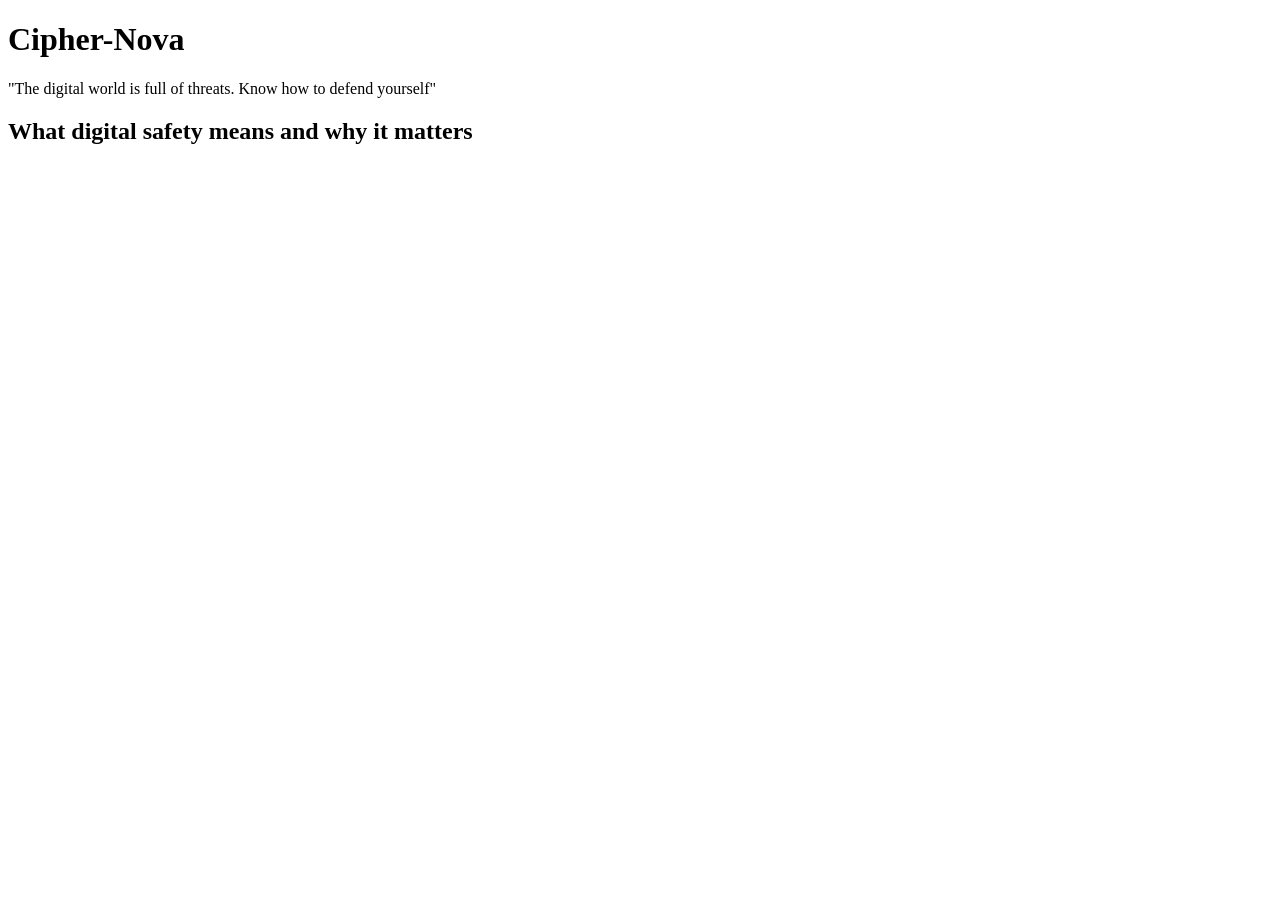
==== index.html @ faa9e60c "add initial HTML structure for the home page" ====
<!doctype html>
<html lang="en">
  <head>
    <meta charset="UTF-8" />
    <meta name="viewport" content="width=device-width, initial-scale=1.0" />
    <title>Home Page</title>
  </head>
  <body>
    <header>
      <nav>
        <a href=""></a><a href=""></a><a href=""></a><a href=""></a
        ><a href=""></a><a href=""></a>
      </nav>

      <h1>Cipher-Nova</h1>

      <p class="headline">
        "The digital world is full of threats. Know how to defend yourself"
      </p>
    </header>
    <main>
      <section class="intro">
        <h2>What digital safety means and why it matters</h2>
      </section>
      <section class="featured"></section>
      <section class="benefits"></section>
    </main>
    <footer></footer>
  </body>
</html>
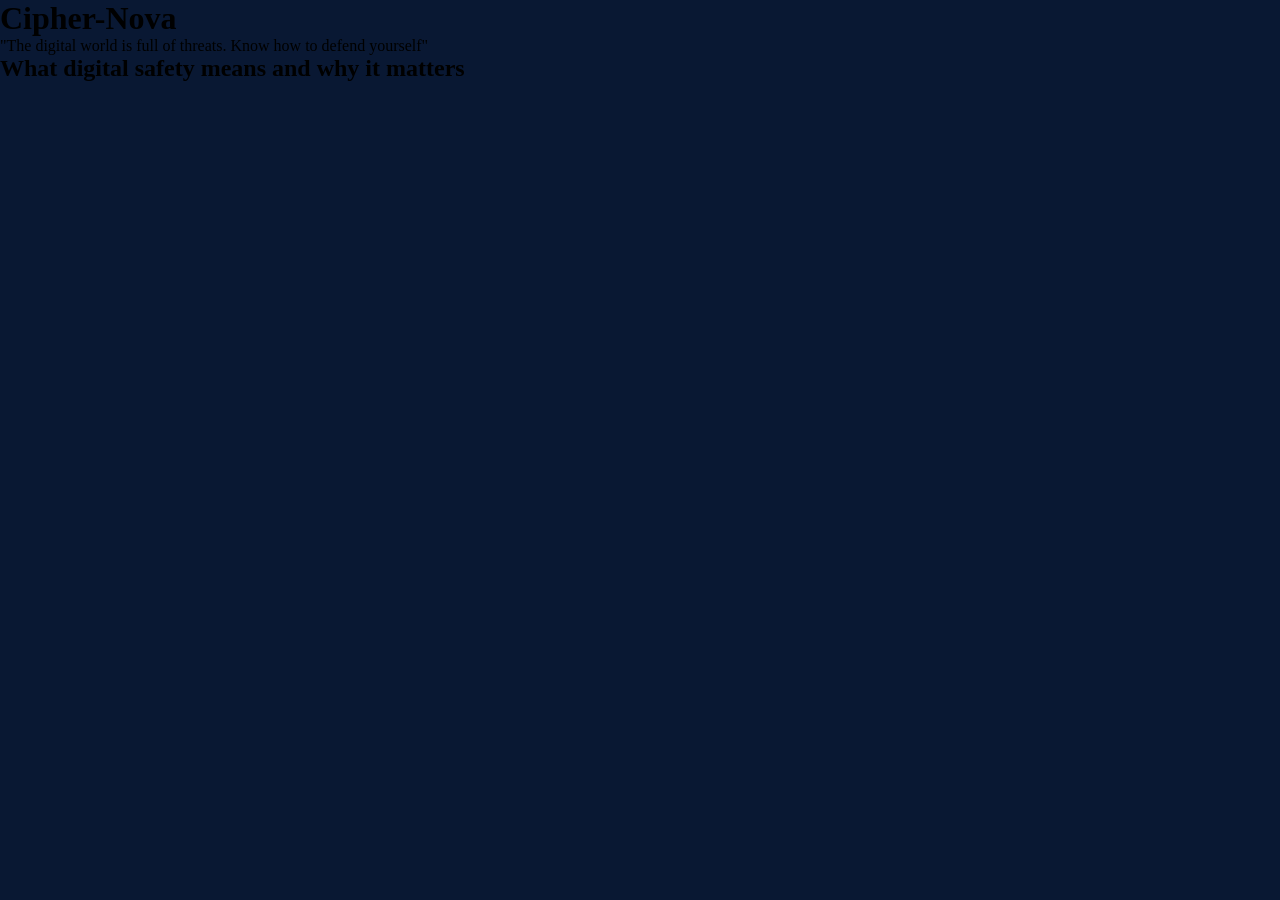
==== commit fe74f32b: "added basic css" ====
--- a/index.html
+++ b/index.html
@@ -3,6 +3,7 @@
   <head>
     <meta charset="UTF-8" />
     <meta name="viewport" content="width=device-width, initial-scale=1.0" />
+    <link rel="stylesheet" href="css/global.css">
     <title>Home Page</title>
   </head>
   <body>
@@ -23,7 +24,7 @@
         <h2>What digital safety means and why it matters</h2>
       </section>
       <section class="featured"></section>
-      <section class="benefits"></section>
+      <section class="purpose"></section>
     </main>
     <footer></footer>
   </body>
--- a/css/global.css
+++ b/css/global.css
@@ -0,0 +1,21 @@
+/* Global Reset, resets all margins and styles */
+* {
+  margin: 0;
+  padding: 0;
+  box-sizing: border-box;
+}
+
+:root {
+  /* colors */
+  --bg-dark: #091833;
+  --neon-cyan: #00fff0;
+  --neon-pink: #ff2e9f;
+
+  /* fonts styles */
+
+  --Font: "Orbitron", sans-serif;
+}
+
+body {
+  background: var(--bg-dark);
+}
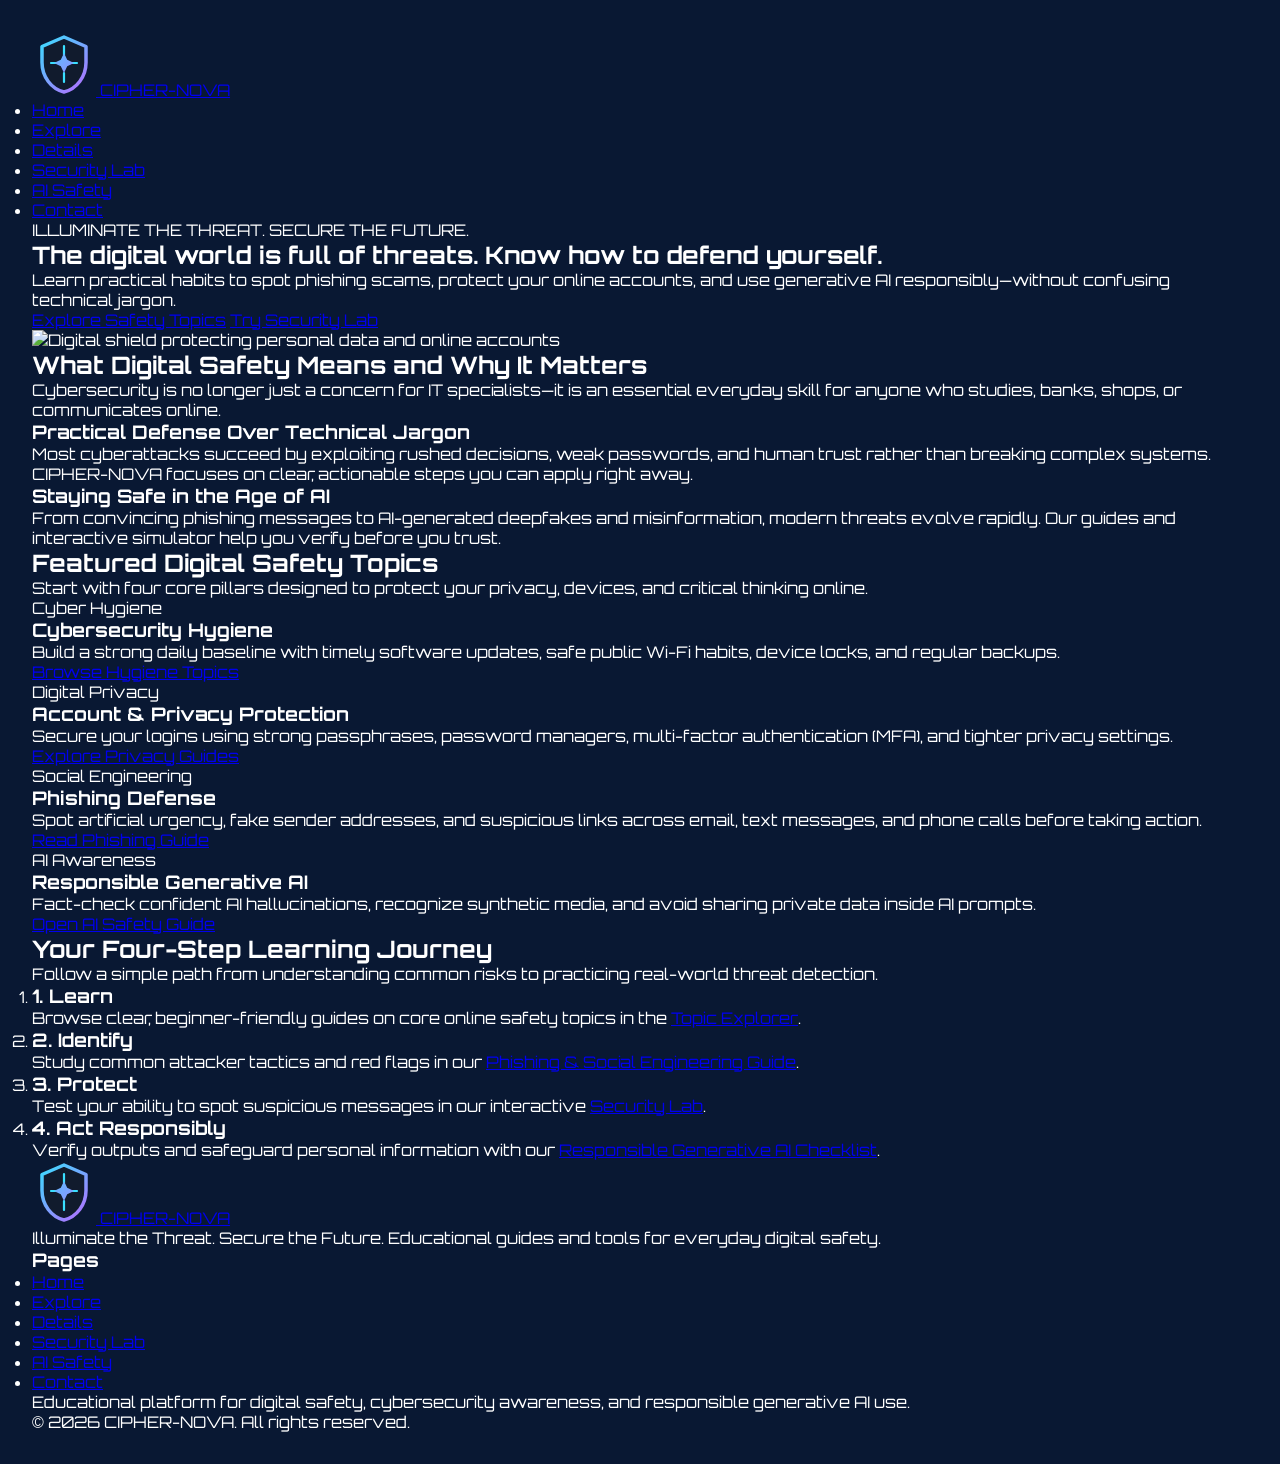
==== commit 647fccfe: "feat: refactored and assembled the first four html files and applied some base styles" ====
--- a/index.html
+++ b/index.html
@@ -3,29 +3,209 @@
   <head>
     <meta charset="UTF-8" />
     <meta name="viewport" content="width=device-width, initial-scale=1.0" />
-    <link rel="stylesheet" href="css/global.css">
-    <title>Home Page</title>
+    <meta
+      name="description"
+      content="CIPHER-NOVA is a digital safety and cybersecurity awareness platform with practical guides, a phishing detection simulator, and responsible generative AI resources."
+    />
+    <link rel="stylesheet" href="css/global.css" />
+    <title>CIPHER-NOVA | Digital Safety &amp; Cybersecurity Awareness</title>
   </head>
   <body>
     <header>
-      <nav>
-        <a href=""></a><a href=""></a><a href=""></a><a href=""></a
-        ><a href=""></a><a href=""></a>
+      <a href="index.html" aria-label="CIPHER-NOVA Home">
+        <img
+          src="assets/icons/cipher-nova-logo.svg"
+          alt="CIPHER-NOVA Shield Logo"
+        />
+        <span>CIPHER-NOVA</span>
+      </a>
+
+      <nav aria-label="Primary Navigation">
+        <ul>
+          <li><a href="index.html" aria-current="page">Home</a></li>
+          <li><a href="explore.html">Explore</a></li>
+          <li><a href="details.html">Details</a></li>
+          <li><a href="security-lab.html">Security Lab</a></li>
+          <li><a href="ai-safety.html">AI Safety</a></li>
+          <li><a href="contact.html">Contact</a></li>
+        </ul>
       </nav>
-
-      <h1>Cipher-Nova</h1>
-
-      <p class="headline">
-        "The digital world is full of threats. Know how to defend yourself"
-      </p>
     </header>
+
     <main>
+      <section class="hero">
+        <p>ILLUMINATE THE THREAT. SECURE THE FUTURE.</p>
+        <h1>
+          The digital world is full of threats. Know how to defend yourself.
+        </h1>
+        <p>
+          Learn practical habits to spot phishing scams, protect your online
+          accounts, and use generative AI responsibly—without confusing
+          technical jargon.
+        </p>
+        <div>
+          <a href="explore.html">Explore Safety Topics</a>
+          <a href="security-lab.html">Try Security Lab</a>
+        </div>
+        <img
+          src="assets/images/hero-cybersecurity.webp"
+          alt="Digital shield protecting personal data and online accounts"
+          width="600"
+          height="450"
+        />
+      </section>
+
       <section class="intro">
-        <h2>What digital safety means and why it matters</h2>
-      </section>
-      <section class="featured"></section>
-      <section class="purpose"></section>
+        <h2>What Digital Safety Means and Why It Matters</h2>
+        <p>
+          Cybersecurity is no longer just a concern for IT specialists—it is an
+          essential everyday skill for anyone who studies, banks, shops, or
+          communicates online.
+        </p>
+
+        <article>
+          <h3>Practical Defense Over Technical Jargon</h3>
+          <p>
+            Most cyberattacks succeed by exploiting rushed decisions, weak
+            passwords, and human trust rather than breaking complex systems.
+            CIPHER-NOVA focuses on clear, actionable steps you can apply right
+            away.
+          </p>
+        </article>
+
+        <article>
+          <h3>Staying Safe in the Age of AI</h3>
+          <p>
+            From convincing phishing messages to AI-generated deepfakes and
+            misinformation, modern threats evolve rapidly. Our guides and
+            interactive simulator help you verify before you trust.
+          </p>
+        </article>
+      </section>
+
+      <section class="featured">
+        <h2>Featured Digital Safety Topics</h2>
+        <p>
+          Start with four core pillars designed to protect your privacy,
+          devices, and critical thinking online.
+        </p>
+
+        <article>
+          <span>Cyber Hygiene</span>
+          <h3>Cybersecurity Hygiene</h3>
+          <p>
+            Build a strong daily baseline with timely software updates, safe
+            public Wi-Fi habits, device locks, and regular backups.
+          </p>
+          <a href="explore.html">Browse Hygiene Topics</a>
+        </article>
+
+        <article>
+          <span>Digital Privacy</span>
+          <h3>Account &amp; Privacy Protection</h3>
+          <p>
+            Secure your logins using strong passphrases, password managers,
+            multi-factor authentication (MFA), and tighter privacy settings.
+          </p>
+          <a href="explore.html">Explore Privacy Guides</a>
+        </article>
+
+        <article>
+          <span>Social Engineering</span>
+          <h3>Phishing Defense</h3>
+          <p>
+            Spot artificial urgency, fake sender addresses, and suspicious links
+            across email, text messages, and phone calls before taking action.
+          </p>
+          <a href="details.html">Read Phishing Guide</a>
+        </article>
+
+        <article>
+          <span>AI Awareness</span>
+          <h3>Responsible Generative AI</h3>
+          <p>
+            Fact-check confident AI hallucinations, recognize synthetic media,
+            and avoid sharing private data inside AI prompts.
+          </p>
+          <a href="ai-safety.html">Open AI Safety Guide</a>
+        </article>
+      </section>
+
+      <section class="purpose">
+        <h2>Your Four-Step Learning Journey</h2>
+        <p>
+          Follow a simple path from understanding common risks to practicing
+          real-world threat detection.
+        </p>
+
+        <ol>
+          <li>
+            <h3>1. Learn</h3>
+            <p>
+              Browse clear, beginner-friendly guides on core online safety
+              topics in the <a href="explore.html">Topic Explorer</a>.
+            </p>
+          </li>
+          <li>
+            <h3>2. Identify</h3>
+            <p>
+              Study common attacker tactics and red flags in our
+              <a href="details.html">Phishing &amp; Social Engineering Guide</a
+              >.
+            </p>
+          </li>
+          <li>
+            <h3>3. Protect</h3>
+            <p>
+              Test your ability to spot suspicious messages in our interactive
+              <a href="security-lab.html">Security Lab</a>.
+            </p>
+          </li>
+          <li>
+            <h3>4. Act Responsibly</h3>
+            <p>
+              Verify outputs and safeguard personal information with our
+              <a href="ai-safety.html">Responsible Generative AI Checklist</a>.
+            </p>
+          </li>
+        </ol>
+      </section>
     </main>
-    <footer></footer>
+
+    <footer>
+      <div>
+        <a href="index.html">
+          <img
+            src="assets/icons/cipher-nova-logo.svg"
+            alt="CIPHER-NOVA Shield Logo"
+          />
+          <span>CIPHER-NOVA</span>
+        </a>
+        <p>
+          Illuminate the Threat. Secure the Future. Educational guides and tools
+          for everyday digital safety.
+        </p>
+      </div>
+
+      <nav aria-label="Footer Navigation">
+        <h3>Pages</h3>
+        <ul>
+          <li><a href="index.html">Home</a></li>
+          <li><a href="explore.html">Explore</a></li>
+          <li><a href="details.html">Details</a></li>
+          <li><a href="security-lab.html">Security Lab</a></li>
+          <li><a href="ai-safety.html">AI Safety</a></li>
+          <li><a href="contact.html">Contact</a></li>
+        </ul>
+      </nav>
+
+      <div>
+        <p>
+          Educational platform for digital safety, cybersecurity awareness, and
+          responsible generative AI use.
+        </p>
+        <p>&copy; 2026 CIPHER-NOVA. All rights reserved.</p>
+      </div>
+    </footer>
   </body>
 </html>
--- a/css/global.css
+++ b/css/global.css
@@ -1,3 +1,5 @@
+@import url("https://fonts.googleapis.com/css2?family=Orbitron:wght@400..900&display=swap");
+
 /* Global Reset, resets all margins and styles */
 * {
   margin: 0;
@@ -11,11 +13,20 @@
   --neon-cyan: #00fff0;
   --neon-pink: #ff2e9f;
 
+  /* sizes */
+
+  --base: 2rem;
+  --small: 1rem;
+
   /* fonts styles */
 
-  --Font: "Orbitron", sans-serif;
+  --font-base: "Orbitron", sans-serif;
 }
 
 body {
+  margin: var(--base);
   background: var(--bg-dark);
+  font-family: var(--font-base);
+  color: white;
+  min-height: 100vh;
 }
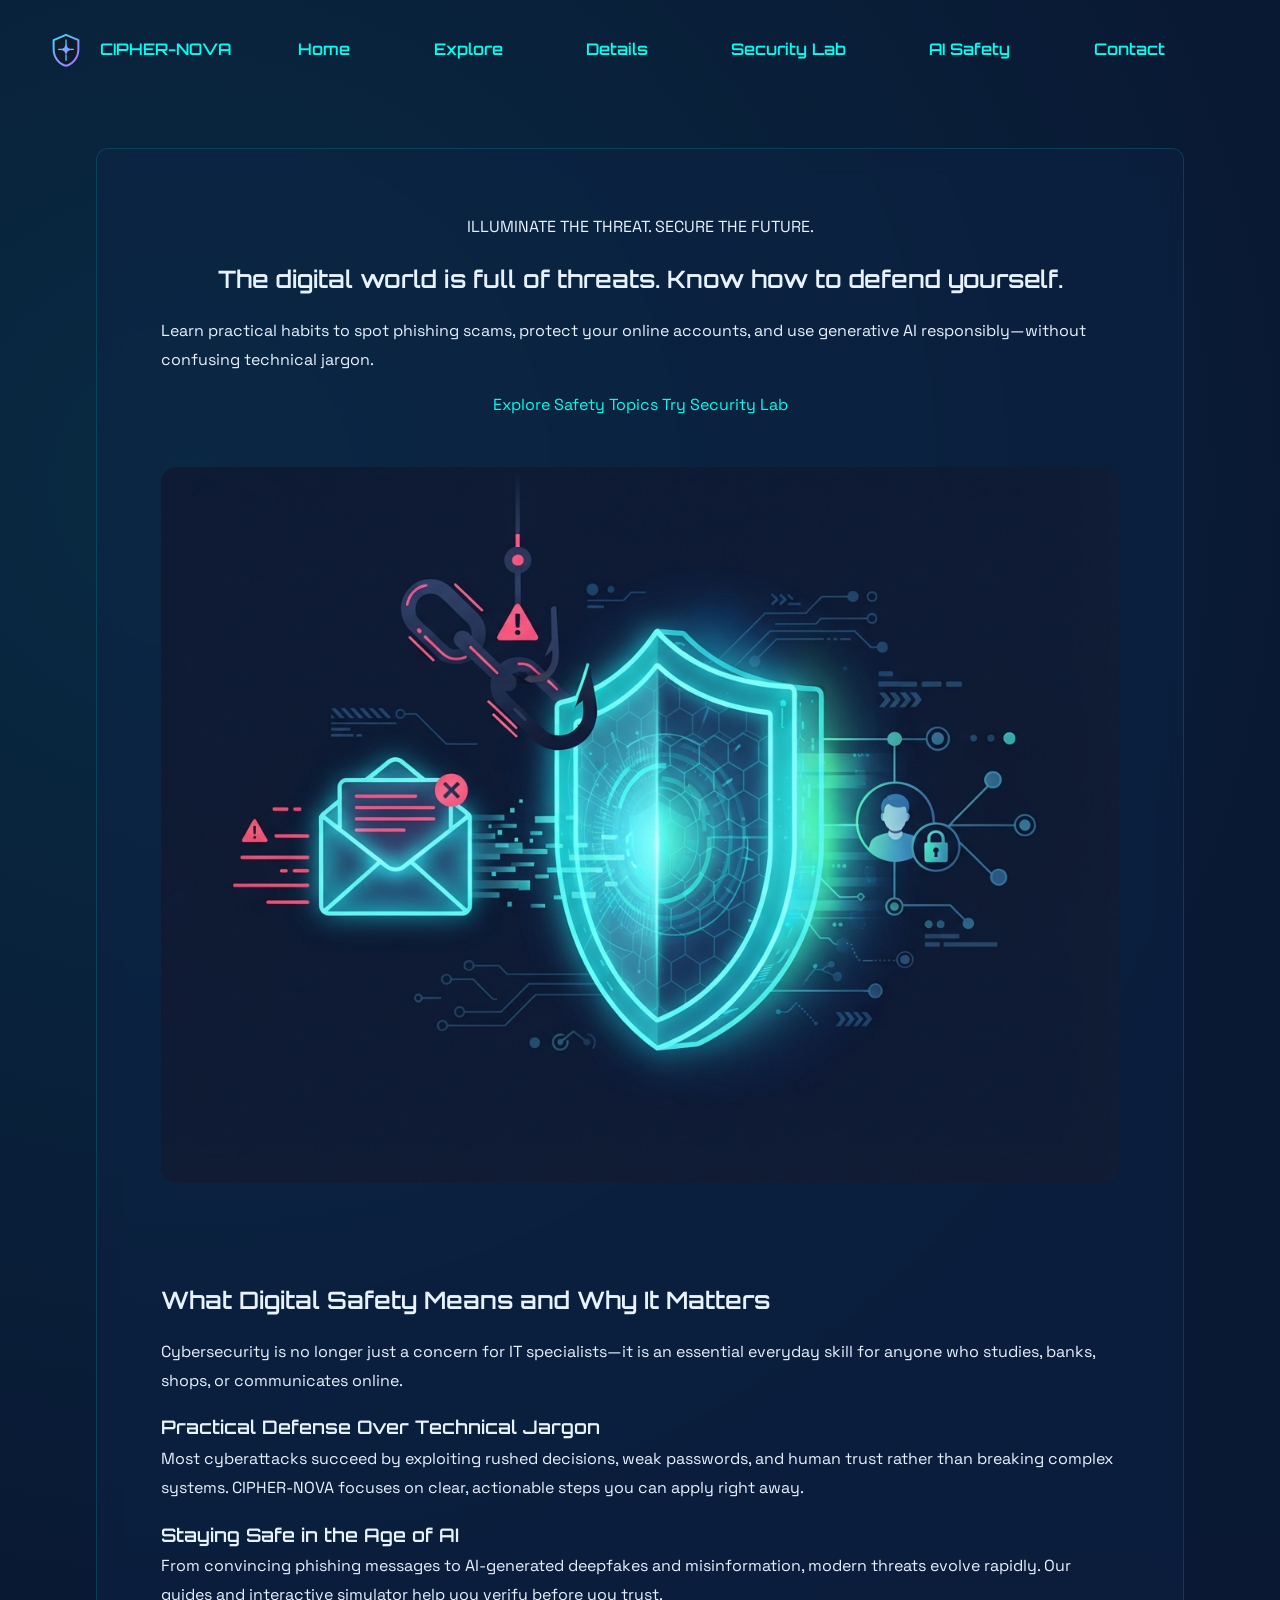
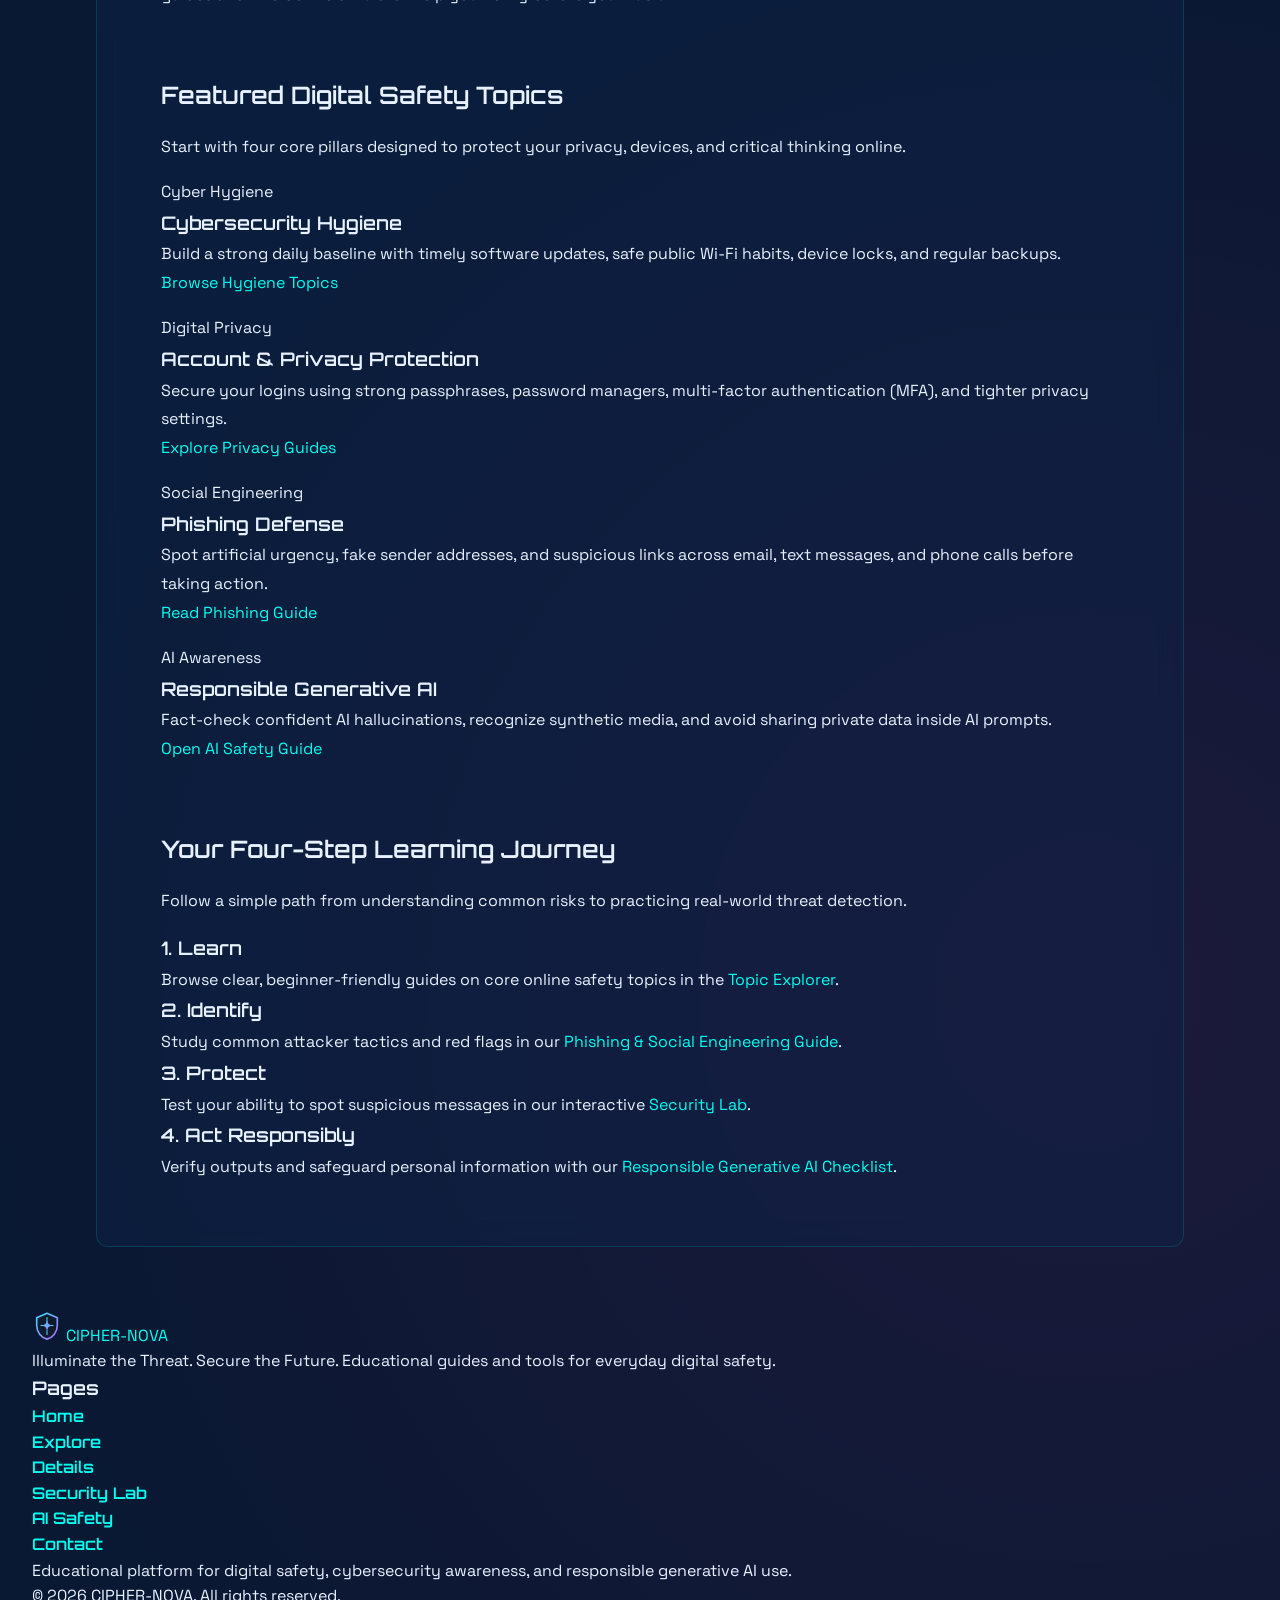
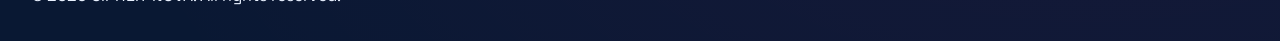
==== commit 1abe4267: "feat: base styling done, used a cyberpunk glassmorphic theme" ====
--- a/index.html
+++ b/index.html
@@ -8,14 +8,17 @@
       content="CIPHER-NOVA is a digital safety and cybersecurity awareness platform with practical guides, a phishing detection simulator, and responsible generative AI resources."
     />
     <link rel="stylesheet" href="css/global.css" />
+    <link rel="stylesheet" href="css/components.css" />
     <title>CIPHER-NOVA | Digital Safety &amp; Cybersecurity Awareness</title>
   </head>
   <body>
-    <header>
-      <a href="index.html" aria-label="CIPHER-NOVA Home">
+    <header class="navbar">
+      <a href="index.html" aria-label="CIPHER-NOVA Home" class="logo">
         <img
           src="assets/icons/cipher-nova-logo.svg"
           alt="CIPHER-NOVA Shield Logo"
+          width="36"
+          height="36"
         />
         <span>CIPHER-NOVA</span>
       </a>
@@ -48,7 +51,7 @@
           <a href="security-lab.html">Try Security Lab</a>
         </div>
         <img
-          src="assets/images/hero-cybersecurity.webp"
+          src="assets/images/hero-secure.jpeg"
           alt="Digital shield protecting personal data and online accounts"
           width="600"
           height="450"
@@ -178,6 +181,8 @@
           <img
             src="assets/icons/cipher-nova-logo.svg"
             alt="CIPHER-NOVA Shield Logo"
+            width="30"
+            height="30"
           />
           <span>CIPHER-NOVA</span>
         </a>
--- a/css/global.css
+++ b/css/global.css
@@ -1,6 +1,6 @@
-@import url("https://fonts.googleapis.com/css2?family=Orbitron:wght@400..900&display=swap");
+@import url("https://fonts.googleapis.com/css2?family=Orbitron:wght@400..900&family=Space+Grotesk:wght@300..700&display=swap");
 
-/* Global Reset, resets all margins and styles */
+/* Global Reset */
 * {
   margin: 0;
   padding: 0;
@@ -10,23 +10,92 @@
 :root {
   /* colors */
   --bg-dark: #091833;
+  --bg-darkblue: #0f2447;
+  --bg-glass: rgba(15, 36, 71, 0.45);
   --neon-cyan: #00fff0;
   --neon-pink: #ff2e9f;
+  --neon-purple: #b829ff;
+  --neon-yellow: #fcee0a;
+  --text-base: #e8f1ff;
+  --text-gray: #8ea8cc;
+
+  /* borders */
+  --border-light: rgba(0, 255, 240, 0.14);
+  --glow-cyan: 0 0 12px rgba(0, 255, 240, 0.45);
+  --glow-pink: 0 0 12px rgba(255, 46, 159, 0.45);
 
   /* sizes */
+  --small: 1rem;
+  --base: 2rem;
+  --large: 4rem;
 
-  --base: 2rem;
-  --small: 1rem;
-
-  /* fonts styles */
-
-  --font-base: "Orbitron", sans-serif;
+  /* fonts */
+  --font-highlights: "Orbitron", sans-serif;
+  --font-base: "Space Grotesk", sans-serif;
+  --font-regular: 400;
+  --font-bold: 600;
 }
 
 body {
-  margin: var(--base);
-  background: var(--bg-dark);
+  min-height: 100vh;
+  padding: var(--base);
+  background:
+    radial-gradient(
+      circle at 15% 15%,
+      rgba(0, 255, 240, 0.08),
+      transparent 40%
+    ),
+    radial-gradient(
+      circle at 85% 80%,
+      rgba(255, 46, 159, 0.08),
+      transparent 40%
+    ),
+    var(--bg-dark);
+  color: var(--text-base);
   font-family: var(--font-base);
-  color: white;
-  min-height: 100vh;
+  font-weight: var(--font-regular);
+  line-height: 1.6;
 }
+
+h1,
+h2,
+h3,
+nav,
+.logo {
+  font-family: var(--font-highlights);
+  font-weight: var(--font-bold);
+}
+
+main {
+  padding: var(--base);
+  margin: var(--large);
+  background-color: var(--bg-glass);
+  backdrop-filter: blur(12px);
+  border: 1px solid var(--border-light);
+  border-radius: 12px;
+  line-height: 1.8;
+}
+
+section {
+  display: flex;
+  flex-direction: column;
+  gap: var(--small);
+  padding: var(--base);
+}
+
+ol,ul{
+  list-style-type: none;
+}
+
+a {
+  color: var(--neon-cyan);
+  text-decoration: none;
+  transition:
+    color 0.3s ease,
+    text-shadow 0.3s ease;
+}
+
+a:hover {
+  color: var(--neon-pink);
+  text-shadow: var(--glow-pink);
+}
--- a/css/components.css
+++ b/css/components.css
@@ -0,0 +1,60 @@
+/* people these are the component classes, just type their names in the class prperties of html elements and these styles will be automatically applied */
+
+.navbar {
+  display: flex;
+  justify-content: center;
+  align-items: center;
+  width: 100%;
+  padding: var(--small);
+  padding-top: 0;
+  margin-bottom: var(--base);
+
+  header {
+    display: flex;
+    align-items: center;
+    justify-content: center;
+    gap: var(--small);
+    width: 100%;
+  }
+
+  nav {
+    display: flex;
+    width: 100%;
+  }
+
+  nav ul {
+    width: 100%;
+    display: flex;
+    justify-content: space-evenly;
+    gap: var(--small);
+    list-style-type: none;
+    margin: 0;
+    padding: 0;
+  }
+
+  .logo {
+    display: flex;
+    justify-content: space-evenly;
+    align-items: center;
+    gap: var(--small);
+  }
+
+  .logo span {
+    white-space: nowrap;
+  }
+}
+
+.hero {
+  display: flex;
+  align-items: center;
+  line-height: 1.8;
+
+  img {
+    display: block;
+    width: 100%;
+    height: auto;
+    margin: var(--base) 0;
+    border-radius: var(--small);
+    object-fit: cover;
+  }
+}
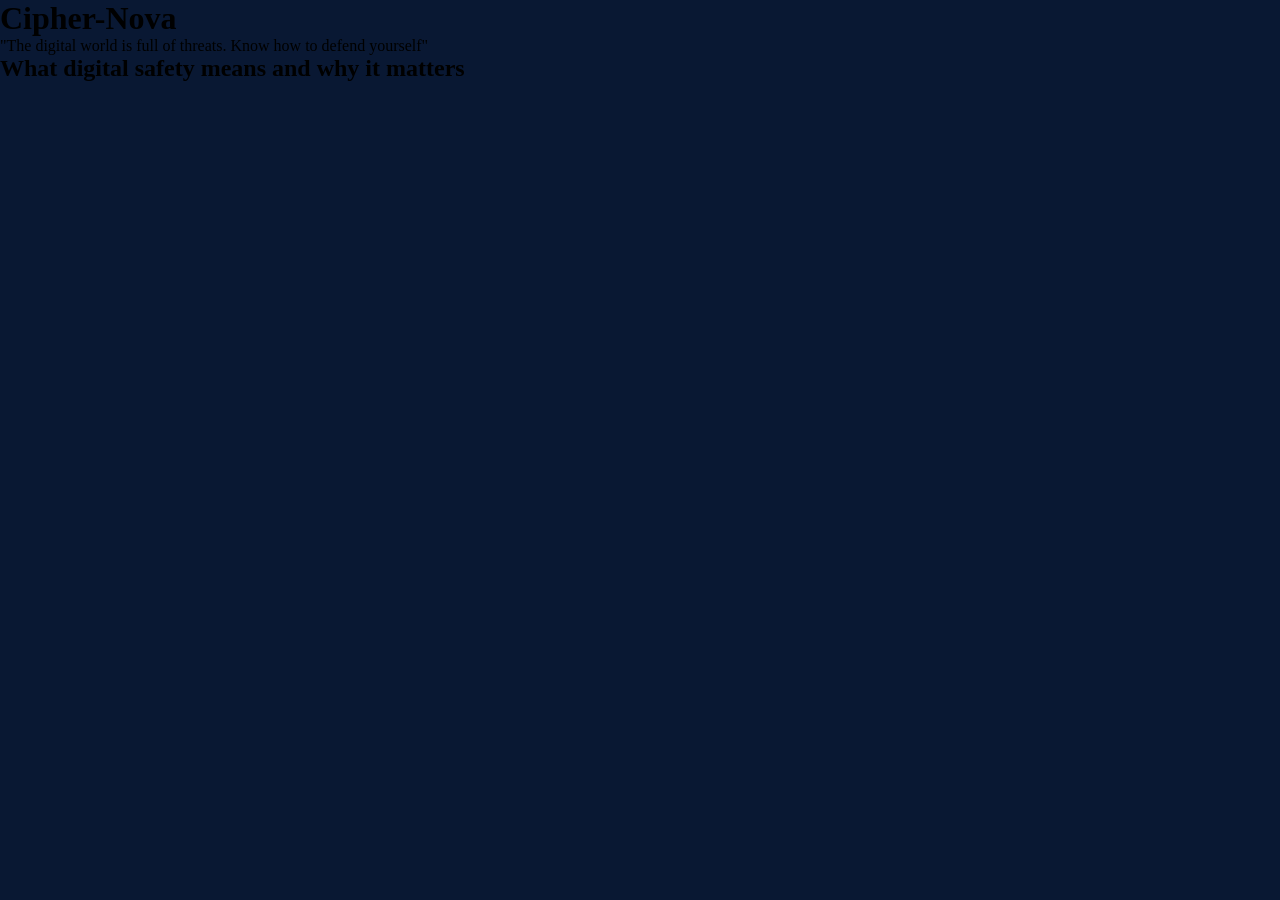
==== commit aaf9c795: "Merge remote-tracking branch 'upstream/main'" ====
--- a/index.html
+++ b/index.html
@@ -3,214 +3,29 @@
   <head>
     <meta charset="UTF-8" />
     <meta name="viewport" content="width=device-width, initial-scale=1.0" />
-    <meta
-      name="description"
-      content="CIPHER-NOVA is a digital safety and cybersecurity awareness platform with practical guides, a phishing detection simulator, and responsible generative AI resources."
-    />
-    <link rel="stylesheet" href="css/global.css" />
-    <link rel="stylesheet" href="css/components.css" />
-    <title>CIPHER-NOVA | Digital Safety &amp; Cybersecurity Awareness</title>
+    <link rel="stylesheet" href="css/global.css">
+    <title>Home Page</title>
   </head>
   <body>
-    <header class="navbar">
-      <a href="index.html" aria-label="CIPHER-NOVA Home" class="logo">
-        <img
-          src="assets/icons/cipher-nova-logo.svg"
-          alt="CIPHER-NOVA Shield Logo"
-          width="36"
-          height="36"
-        />
-        <span>CIPHER-NOVA</span>
-      </a>
-
-      <nav aria-label="Primary Navigation">
-        <ul>
-          <li><a href="index.html" aria-current="page">Home</a></li>
-          <li><a href="explore.html">Explore</a></li>
-          <li><a href="details.html">Details</a></li>
-          <li><a href="security-lab.html">Security Lab</a></li>
-          <li><a href="ai-safety.html">AI Safety</a></li>
-          <li><a href="contact.html">Contact</a></li>
-        </ul>
-      </nav>
-    </header>
-
-    <main>
-      <section class="hero">
-        <p>ILLUMINATE THE THREAT. SECURE THE FUTURE.</p>
-        <h1>
-          The digital world is full of threats. Know how to defend yourself.
-        </h1>
-        <p>
-          Learn practical habits to spot phishing scams, protect your online
-          accounts, and use generative AI responsibly—without confusing
-          technical jargon.
-        </p>
-        <div>
-          <a href="explore.html">Explore Safety Topics</a>
-          <a href="security-lab.html">Try Security Lab</a>
-        </div>
-        <img
-          src="assets/images/hero-secure.jpeg"
-          alt="Digital shield protecting personal data and online accounts"
-          width="600"
-          height="450"
-        />
-      </section>
-
-      <section class="intro">
-        <h2>What Digital Safety Means and Why It Matters</h2>
-        <p>
-          Cybersecurity is no longer just a concern for IT specialists—it is an
-          essential everyday skill for anyone who studies, banks, shops, or
-          communicates online.
-        </p>
-
-        <article>
-          <h3>Practical Defense Over Technical Jargon</h3>
-          <p>
-            Most cyberattacks succeed by exploiting rushed decisions, weak
-            passwords, and human trust rather than breaking complex systems.
-            CIPHER-NOVA focuses on clear, actionable steps you can apply right
-            away.
-          </p>
-        </article>
-
-        <article>
-          <h3>Staying Safe in the Age of AI</h3>
-          <p>
-            From convincing phishing messages to AI-generated deepfakes and
-            misinformation, modern threats evolve rapidly. Our guides and
-            interactive simulator help you verify before you trust.
-          </p>
-        </article>
-      </section>
-
-      <section class="featured">
-        <h2>Featured Digital Safety Topics</h2>
-        <p>
-          Start with four core pillars designed to protect your privacy,
-          devices, and critical thinking online.
-        </p>
-
-        <article>
-          <span>Cyber Hygiene</span>
-          <h3>Cybersecurity Hygiene</h3>
-          <p>
-            Build a strong daily baseline with timely software updates, safe
-            public Wi-Fi habits, device locks, and regular backups.
-          </p>
-          <a href="explore.html">Browse Hygiene Topics</a>
-        </article>
-
-        <article>
-          <span>Digital Privacy</span>
-          <h3>Account &amp; Privacy Protection</h3>
-          <p>
-            Secure your logins using strong passphrases, password managers,
-            multi-factor authentication (MFA), and tighter privacy settings.
-          </p>
-          <a href="explore.html">Explore Privacy Guides</a>
-        </article>
-
-        <article>
-          <span>Social Engineering</span>
-          <h3>Phishing Defense</h3>
-          <p>
-            Spot artificial urgency, fake sender addresses, and suspicious links
-            across email, text messages, and phone calls before taking action.
-          </p>
-          <a href="details.html">Read Phishing Guide</a>
-        </article>
-
-        <article>
-          <span>AI Awareness</span>
-          <h3>Responsible Generative AI</h3>
-          <p>
-            Fact-check confident AI hallucinations, recognize synthetic media,
-            and avoid sharing private data inside AI prompts.
-          </p>
-          <a href="ai-safety.html">Open AI Safety Guide</a>
-        </article>
-      </section>
-
-      <section class="purpose">
-        <h2>Your Four-Step Learning Journey</h2>
-        <p>
-          Follow a simple path from understanding common risks to practicing
-          real-world threat detection.
-        </p>
-
-        <ol>
-          <li>
-            <h3>1. Learn</h3>
-            <p>
-              Browse clear, beginner-friendly guides on core online safety
-              topics in the <a href="explore.html">Topic Explorer</a>.
-            </p>
-          </li>
-          <li>
-            <h3>2. Identify</h3>
-            <p>
-              Study common attacker tactics and red flags in our
-              <a href="details.html">Phishing &amp; Social Engineering Guide</a
-              >.
-            </p>
-          </li>
-          <li>
-            <h3>3. Protect</h3>
-            <p>
-              Test your ability to spot suspicious messages in our interactive
-              <a href="security-lab.html">Security Lab</a>.
-            </p>
-          </li>
-          <li>
-            <h3>4. Act Responsibly</h3>
-            <p>
-              Verify outputs and safeguard personal information with our
-              <a href="ai-safety.html">Responsible Generative AI Checklist</a>.
-            </p>
-          </li>
-        </ol>
-      </section>
-    </main>
-
-    <footer>
-      <div>
-        <a href="index.html">
-          <img
-            src="assets/icons/cipher-nova-logo.svg"
-            alt="CIPHER-NOVA Shield Logo"
-            width="30"
-            height="30"
-          />
-          <span>CIPHER-NOVA</span>
-        </a>
-        <p>
-          Illuminate the Threat. Secure the Future. Educational guides and tools
-          for everyday digital safety.
-        </p>
-      </div>
-
-      <nav aria-label="Footer Navigation">
-        <h3>Pages</h3>
-        <ul>
-          <li><a href="index.html">Home</a></li>
-          <li><a href="explore.html">Explore</a></li>
-          <li><a href="details.html">Details</a></li>
-          <li><a href="security-lab.html">Security Lab</a></li>
-          <li><a href="ai-safety.html">AI Safety</a></li>
-          <li><a href="contact.html">Contact</a></li>
-        </ul>
+    <header>
+      <nav>
+        <a href=""></a><a href=""></a><a href=""></a><a href=""></a
+        ><a href=""></a><a href=""></a>
       </nav>
 
-      <div>
-        <p>
-          Educational platform for digital safety, cybersecurity awareness, and
-          responsible generative AI use.
-        </p>
-        <p>&copy; 2026 CIPHER-NOVA. All rights reserved.</p>
-      </div>
-    </footer>
+      <h1>Cipher-Nova</h1>
+
+      <p class="headline">
+        "The digital world is full of threats. Know how to defend yourself"
+      </p>
+    </header>
+    <main>
+      <section class="intro">
+        <h2>What digital safety means and why it matters</h2>
+      </section>
+      <section class="featured"></section>
+      <section class="purpose"></section>
+    </main>
+    <footer></footer>
   </body>
 </html>
--- a/css/global.css
+++ b/css/global.css
@@ -1,6 +1,4 @@
-@import url("https://fonts.googleapis.com/css2?family=Orbitron:wght@400..900&family=Space+Grotesk:wght@300..700&display=swap");
-
-/* Global Reset */
+/* Global Reset, resets all margins and styles */
 * {
   margin: 0;
   padding: 0;
@@ -10,92 +8,14 @@
 :root {
   /* colors */
   --bg-dark: #091833;
-  --bg-darkblue: #0f2447;
-  --bg-glass: rgba(15, 36, 71, 0.45);
   --neon-cyan: #00fff0;
   --neon-pink: #ff2e9f;
-  --neon-purple: #b829ff;
-  --neon-yellow: #fcee0a;
-  --text-base: #e8f1ff;
-  --text-gray: #8ea8cc;
 
-  /* borders */
-  --border-light: rgba(0, 255, 240, 0.14);
-  --glow-cyan: 0 0 12px rgba(0, 255, 240, 0.45);
-  --glow-pink: 0 0 12px rgba(255, 46, 159, 0.45);
+  /* fonts styles */
 
-  /* sizes */
-  --small: 1rem;
-  --base: 2rem;
-  --large: 4rem;
-
-  /* fonts */
-  --font-highlights: "Orbitron", sans-serif;
-  --font-base: "Space Grotesk", sans-serif;
-  --font-regular: 400;
-  --font-bold: 600;
+  --Font: "Orbitron", sans-serif;
 }
 
 body {
-  min-height: 100vh;
-  padding: var(--base);
-  background:
-    radial-gradient(
-      circle at 15% 15%,
-      rgba(0, 255, 240, 0.08),
-      transparent 40%
-    ),
-    radial-gradient(
-      circle at 85% 80%,
-      rgba(255, 46, 159, 0.08),
-      transparent 40%
-    ),
-    var(--bg-dark);
-  color: var(--text-base);
-  font-family: var(--font-base);
-  font-weight: var(--font-regular);
-  line-height: 1.6;
+  background: var(--bg-dark);
 }
-
-h1,
-h2,
-h3,
-nav,
-.logo {
-  font-family: var(--font-highlights);
-  font-weight: var(--font-bold);
-}
-
-main {
-  padding: var(--base);
-  margin: var(--large);
-  background-color: var(--bg-glass);
-  backdrop-filter: blur(12px);
-  border: 1px solid var(--border-light);
-  border-radius: 12px;
-  line-height: 1.8;
-}
-
-section {
-  display: flex;
-  flex-direction: column;
-  gap: var(--small);
-  padding: var(--base);
-}
-
-ol,ul{
-  list-style-type: none;
-}
-
-a {
-  color: var(--neon-cyan);
-  text-decoration: none;
-  transition:
-    color 0.3s ease,
-    text-shadow 0.3s ease;
-}
-
-a:hover {
-  color: var(--neon-pink);
-  text-shadow: var(--glow-pink);
-}
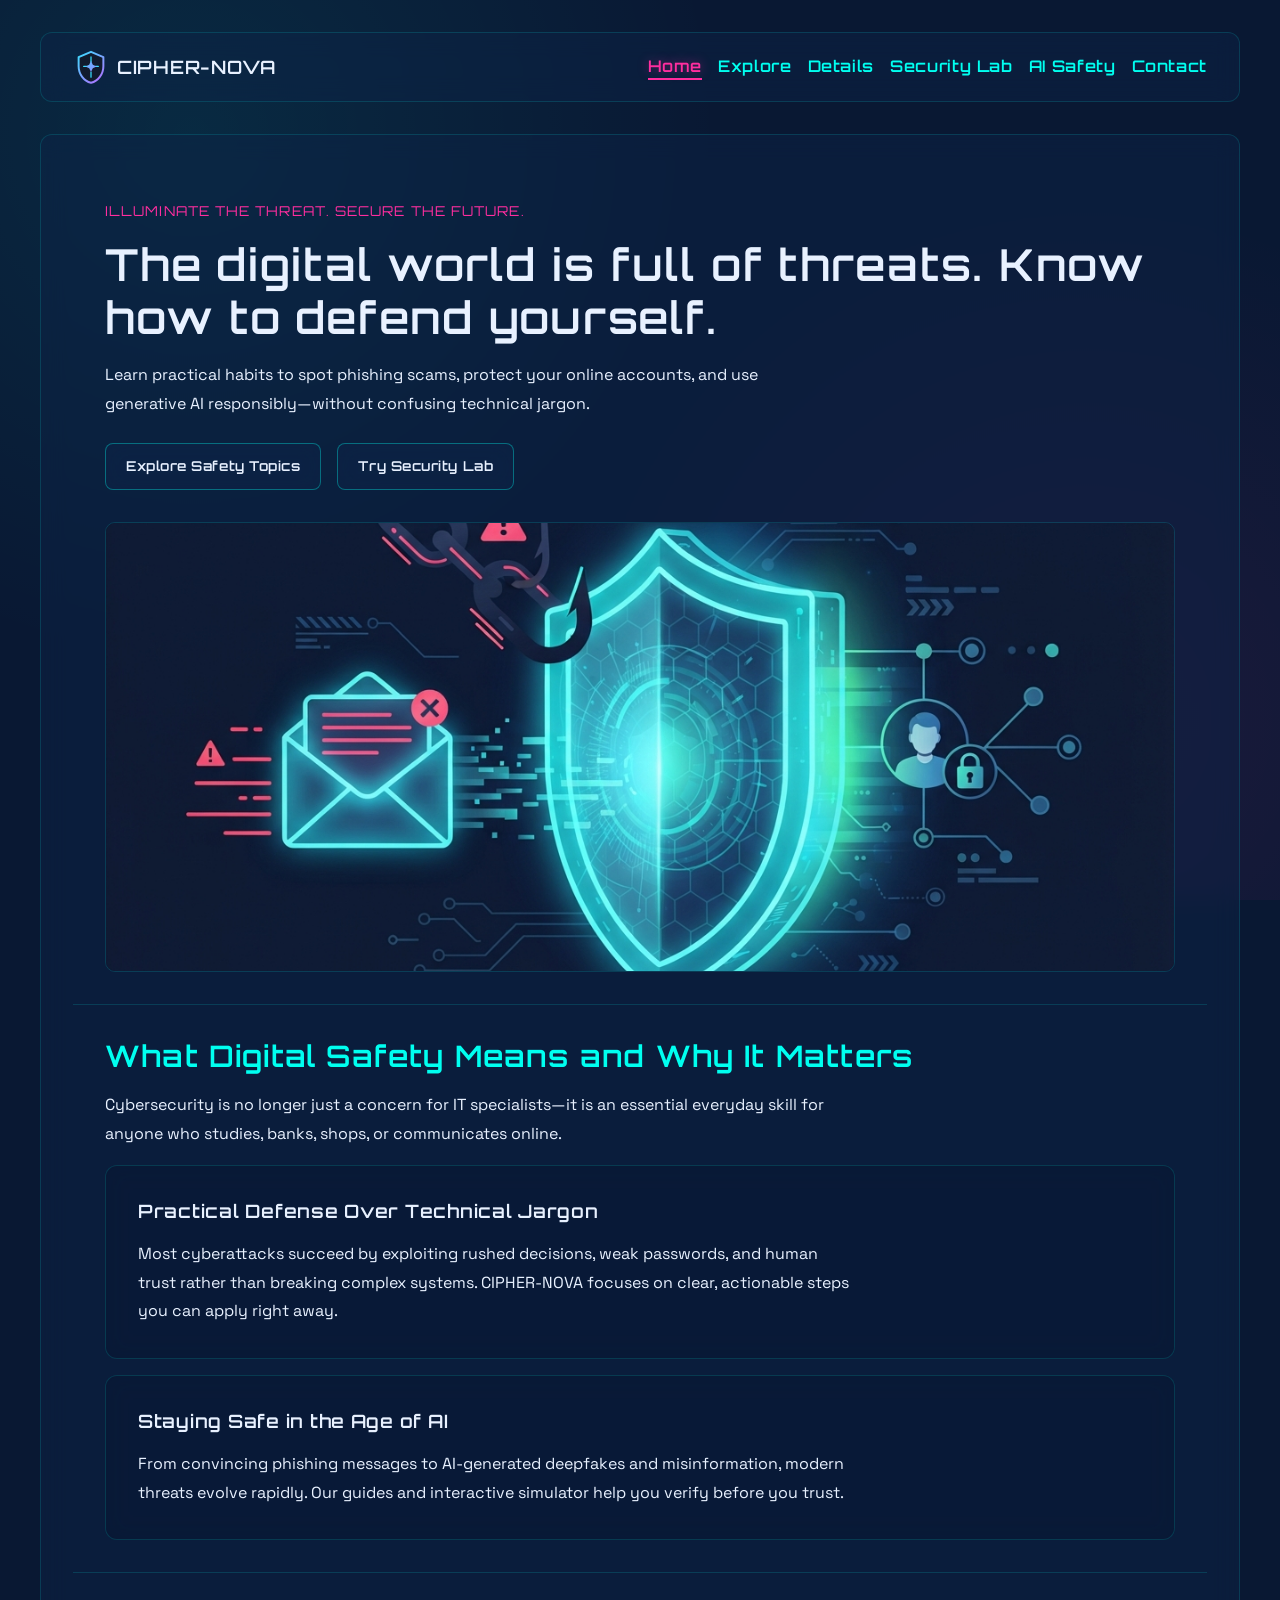
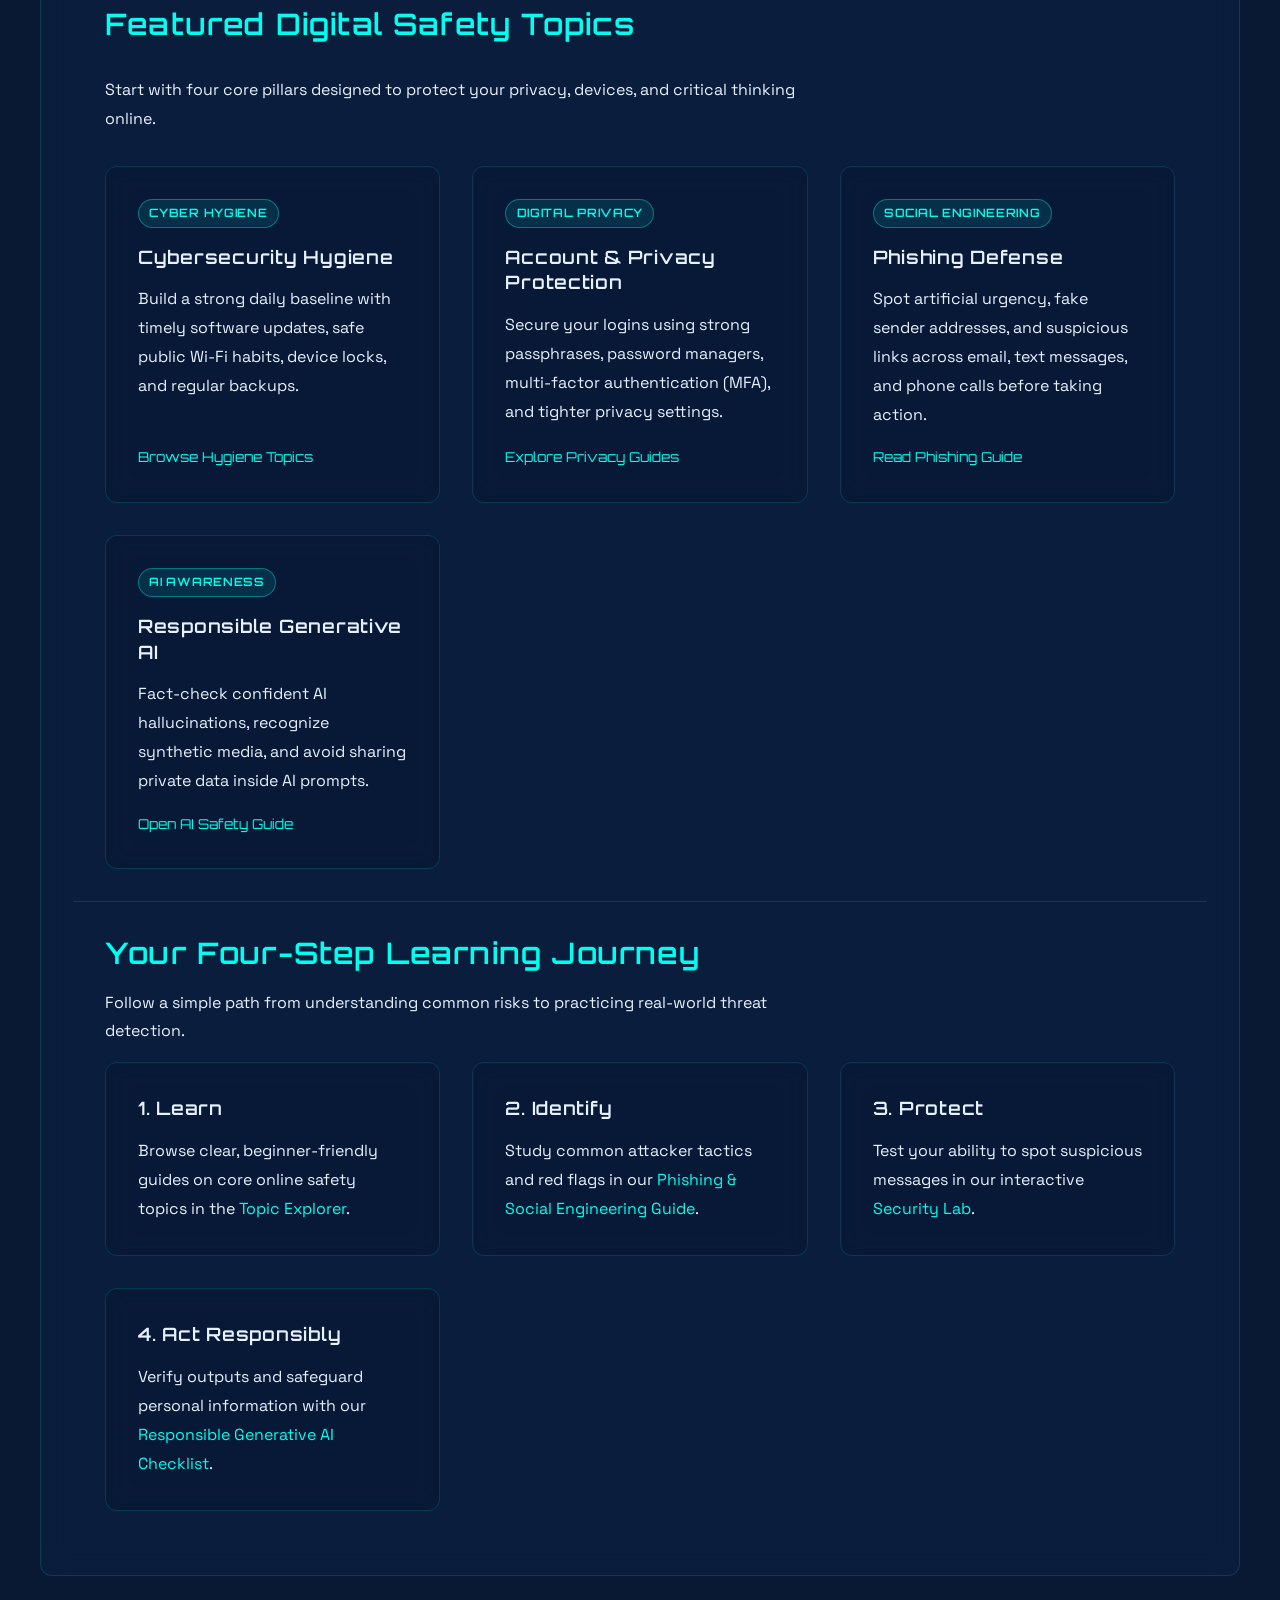
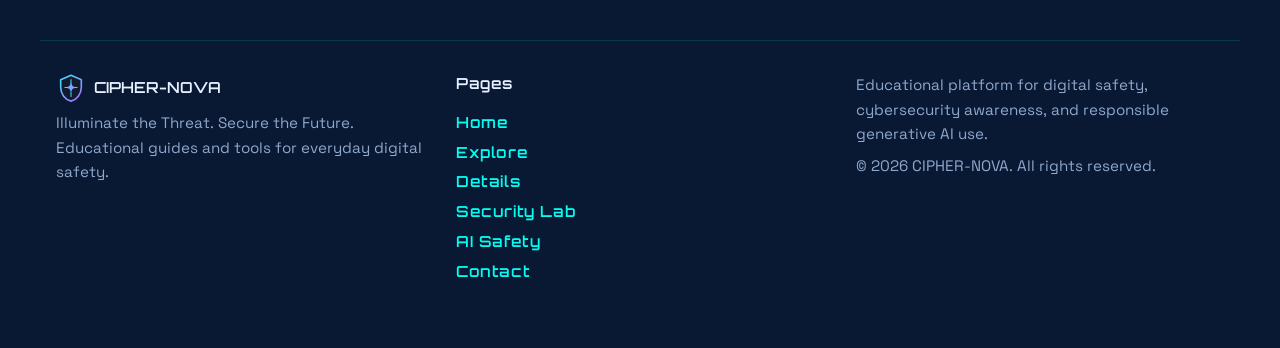
==== commit c0c4b557: "Merge remote-tracking branch 'upstream/main'" ====
--- a/index.html
+++ b/index.html
@@ -3,29 +3,214 @@
   <head>
     <meta charset="UTF-8" />
     <meta name="viewport" content="width=device-width, initial-scale=1.0" />
-    <link rel="stylesheet" href="css/global.css">
-    <title>Home Page</title>
+    <meta
+      name="description"
+      content="CIPHER-NOVA is a digital safety and cybersecurity awareness platform with practical guides, a phishing detection simulator, and responsible generative AI resources."
+    />
+    <link rel="stylesheet" href="css/global.css" />
+    <link rel="stylesheet" href="css/components.css" />
+    <title>CIPHER-NOVA | Digital Safety &amp; Cybersecurity Awareness</title>
   </head>
   <body>
-    <header>
-      <nav>
-        <a href=""></a><a href=""></a><a href=""></a><a href=""></a
-        ><a href=""></a><a href=""></a>
+    <header class="navbar">
+      <a href="index.html" aria-label="CIPHER-NOVA Home" class="logo">
+        <img
+          src="assets/icons/cipher-nova-logo.svg"
+          alt="CIPHER-NOVA Shield Logo"
+          width="36"
+          height="36"
+        />
+        <span>CIPHER-NOVA</span>
+      </a>
+
+      <nav aria-label="Primary Navigation">
+        <ul>
+          <li><a href="index.html" aria-current="page">Home</a></li>
+          <li><a href="explore.html">Explore</a></li>
+          <li><a href="details.html">Details</a></li>
+          <li><a href="security-lab.html">Security Lab</a></li>
+          <li><a href="ai-safety.html">AI Safety</a></li>
+          <li><a href="contact.html">Contact</a></li>
+        </ul>
       </nav>
-
-      <h1>Cipher-Nova</h1>
-
-      <p class="headline">
-        "The digital world is full of threats. Know how to defend yourself"
-      </p>
     </header>
+
     <main>
+      <section class="hero">
+        <p>ILLUMINATE THE THREAT. SECURE THE FUTURE.</p>
+        <h1>
+          The digital world is full of threats. Know how to defend yourself.
+        </h1>
+        <p>
+          Learn practical habits to spot phishing scams, protect your online
+          accounts, and use generative AI responsibly—without confusing
+          technical jargon.
+        </p>
+        <div>
+          <a href="explore.html">Explore Safety Topics</a>
+          <a href="security-lab.html">Try Security Lab</a>
+        </div>
+        <img
+          src="assets/images/hero-secure.jpeg"
+          alt="Digital shield protecting personal data and online accounts"
+          width="600"
+          height="450"
+        />
+      </section>
+
       <section class="intro">
-        <h2>What digital safety means and why it matters</h2>
-      </section>
-      <section class="featured"></section>
-      <section class="purpose"></section>
+        <h2>What Digital Safety Means and Why It Matters</h2>
+        <p>
+          Cybersecurity is no longer just a concern for IT specialists—it is an
+          essential everyday skill for anyone who studies, banks, shops, or
+          communicates online.
+        </p>
+
+        <article>
+          <h3>Practical Defense Over Technical Jargon</h3>
+          <p>
+            Most cyberattacks succeed by exploiting rushed decisions, weak
+            passwords, and human trust rather than breaking complex systems.
+            CIPHER-NOVA focuses on clear, actionable steps you can apply right
+            away.
+          </p>
+        </article>
+
+        <article>
+          <h3>Staying Safe in the Age of AI</h3>
+          <p>
+            From convincing phishing messages to AI-generated deepfakes and
+            misinformation, modern threats evolve rapidly. Our guides and
+            interactive simulator help you verify before you trust.
+          </p>
+        </article>
+      </section>
+
+      <section class="featured">
+        <h2>Featured Digital Safety Topics</h2>
+        <p>
+          Start with four core pillars designed to protect your privacy,
+          devices, and critical thinking online.
+        </p>
+
+        <article>
+          <span>Cyber Hygiene</span>
+          <h3>Cybersecurity Hygiene</h3>
+          <p>
+            Build a strong daily baseline with timely software updates, safe
+            public Wi-Fi habits, device locks, and regular backups.
+          </p>
+          <a href="explore.html">Browse Hygiene Topics</a>
+        </article>
+
+        <article>
+          <span>Digital Privacy</span>
+          <h3>Account &amp; Privacy Protection</h3>
+          <p>
+            Secure your logins using strong passphrases, password managers,
+            multi-factor authentication (MFA), and tighter privacy settings.
+          </p>
+          <a href="explore.html">Explore Privacy Guides</a>
+        </article>
+
+        <article>
+          <span>Social Engineering</span>
+          <h3>Phishing Defense</h3>
+          <p>
+            Spot artificial urgency, fake sender addresses, and suspicious links
+            across email, text messages, and phone calls before taking action.
+          </p>
+          <a href="details.html">Read Phishing Guide</a>
+        </article>
+
+        <article>
+          <span>AI Awareness</span>
+          <h3>Responsible Generative AI</h3>
+          <p>
+            Fact-check confident AI hallucinations, recognize synthetic media,
+            and avoid sharing private data inside AI prompts.
+          </p>
+          <a href="ai-safety.html">Open AI Safety Guide</a>
+        </article>
+      </section>
+
+      <section class="purpose">
+        <h2>Your Four-Step Learning Journey</h2>
+        <p>
+          Follow a simple path from understanding common risks to practicing
+          real-world threat detection.
+        </p>
+
+        <ol>
+          <li>
+            <h3>1. Learn</h3>
+            <p>
+              Browse clear, beginner-friendly guides on core online safety
+              topics in the <a href="explore.html">Topic Explorer</a>.
+            </p>
+          </li>
+          <li>
+            <h3>2. Identify</h3>
+            <p>
+              Study common attacker tactics and red flags in our
+              <a href="details.html">Phishing &amp; Social Engineering Guide</a
+              >.
+            </p>
+          </li>
+          <li>
+            <h3>3. Protect</h3>
+            <p>
+              Test your ability to spot suspicious messages in our interactive
+              <a href="security-lab.html">Security Lab</a>.
+            </p>
+          </li>
+          <li>
+            <h3>4. Act Responsibly</h3>
+            <p>
+              Verify outputs and safeguard personal information with our
+              <a href="ai-safety.html">Responsible Generative AI Checklist</a>.
+            </p>
+          </li>
+        </ol>
+      </section>
     </main>
-    <footer></footer>
+
+    <footer>
+      <div>
+        <a href="index.html">
+          <img
+            src="assets/icons/cipher-nova-logo.svg"
+            alt="CIPHER-NOVA Shield Logo"
+            width="30"
+            height="30"
+          />
+          <span>CIPHER-NOVA</span>
+        </a>
+        <p>
+          Illuminate the Threat. Secure the Future. Educational guides and tools
+          for everyday digital safety.
+        </p>
+      </div>
+
+      <nav aria-label="Footer Navigation">
+        <h3>Pages</h3>
+        <ul>
+          <li><a href="index.html">Home</a></li>
+          <li><a href="explore.html">Explore</a></li>
+          <li><a href="details.html">Details</a></li>
+          <li><a href="security-lab.html">Security Lab</a></li>
+          <li><a href="ai-safety.html">AI Safety</a></li>
+          <li><a href="contact.html">Contact</a></li>
+        </ul>
+      </nav>
+
+      <div>
+        <p>
+          Educational platform for digital safety, cybersecurity awareness, and
+          responsible generative AI use.
+        </p>
+        <p>&copy; 2026 CIPHER-NOVA. All rights reserved.</p>
+      </div>
+    </footer>
   </body>
 </html>
--- a/css/global.css
+++ b/css/global.css
@@ -1,21 +1,205 @@
-/* Global Reset, resets all margins and styles */
-* {
+@import url("https://fonts.googleapis.com/css2?family=Orbitron:wght@400..900&family=Space+Grotesk:wght@300..700&display=swap");
+
+*,
+*::before,
+*::after {
   margin: 0;
   padding: 0;
   box-sizing: border-box;
 }
 
 :root {
-  /* colors */
   --bg-dark: #091833;
+  --bg-darkblue: #0f2447;
+  --bg-glass: rgba(15, 36, 71, 0.45);
+  --bg-panel: rgba(9, 24, 51, 0.65);
   --neon-cyan: #00fff0;
   --neon-pink: #ff2e9f;
-
-  /* fonts styles */
-
-  --Font: "Orbitron", sans-serif;
+  --neon-purple: #b829ff;
+  --neon-yellow: #fcee0a;
+  --text-base: #e8f1ff;
+  --text-gray: #8ea8cc;
+
+  --border-light: rgba(0, 255, 240, 0.14);
+  --border-strong: rgba(0, 255, 240, 0.35);
+  --glow-cyan: 0 0 12px rgba(0, 255, 240, 0.45);
+  --glow-pink: 0 0 12px rgba(255, 46, 159, 0.45);
+  --glow-yellow: 0 0 12px rgba(252, 238, 10, 0.4);
+
+  --tiny: 0.5rem;
+  --small: 1rem;
+  --base: 2rem;
+  --large: 4rem;
+
+  --font-highlights: "Orbitron", sans-serif;
+  --font-base: "Space Grotesk", sans-serif;
+  --font-mono: ui-monospace, SFMono-Regular, Menlo, Monaco, Consolas, monospace;
+  --font-regular: 400;
+  --font-bold: 600;
+}
+
+[hidden] {
+  display: none !important;
+}
+
+html {
+  scroll-behavior: smooth;
+  color-scheme: dark;
 }
 
 body {
-  background: var(--bg-dark);
-}
+  min-height: 100vh;
+  padding: clamp(var(--small), 3vw, var(--base));
+  background:
+    radial-gradient(
+      circle at 15% 15%,
+      rgba(0, 255, 240, 0.08),
+      transparent 40%
+    ),
+    radial-gradient(
+      circle at 85% 80%,
+      rgba(255, 46, 159, 0.08),
+      transparent 40%
+    ),
+    var(--bg-dark);
+  background-attachment: fixed;
+  color: var(--text-base);
+  font-family: var(--font-base);
+  font-weight: var(--font-regular);
+  line-height: 1.6;
+  -webkit-font-smoothing: antialiased;
+}
+
+h1,
+h2,
+h3,
+nav,
+.logo {
+  font-family: var(--font-highlights);
+  font-weight: var(--font-bold);
+  letter-spacing: 0.04em;
+}
+
+h1 {
+  font-size: clamp(1.75rem, 4vw, 2.75rem);
+  line-height: 1.2;
+}
+
+h2 {
+  font-size: clamp(1.35rem, 2.5vw, 1.85rem);
+  line-height: 1.3;
+  color: var(--neon-cyan);
+}
+
+h3 {
+  font-size: 1.15rem;
+  line-height: 1.4;
+}
+
+p {
+  max-width: 72ch;
+}
+
+main {
+  max-width: 1200px;
+  margin: clamp(var(--small), 3vw, var(--base)) auto
+    clamp(var(--base), 5vw, var(--large));
+  padding: clamp(var(--small), 4vw, var(--base));
+  background-color: var(--bg-glass);
+  -webkit-backdrop-filter: blur(12px);
+  backdrop-filter: blur(12px);
+  border: 1px solid var(--border-light);
+  border-radius: 12px;
+  line-height: 1.8;
+}
+
+section {
+  display: flex;
+  flex-direction: column;
+  gap: var(--small);
+  padding: clamp(var(--small), 3vw, var(--base));
+}
+
+section + section {
+  border-top: 1px solid var(--border-light);
+}
+
+ol,
+ul {
+  list-style: none;
+}
+
+code {
+  font-family: var(--font-mono);
+  font-size: 0.9em;
+  padding: 0.15em 0.4em;
+  background: rgba(0, 255, 240, 0.08);
+  border: 1px solid var(--border-light);
+  border-radius: 4px;
+  color: var(--neon-cyan);
+  word-break: break-word;
+}
+
+a {
+  color: var(--neon-cyan);
+  text-decoration: none;
+  transition:
+    color 0.3s ease,
+    text-shadow 0.3s ease;
+}
+
+a:hover,
+a:focus-visible {
+  color: var(--neon-pink);
+  text-shadow: var(--glow-pink);
+}
+
+a:focus-visible,
+button:focus-visible,
+input:focus-visible,
+select:focus-visible,
+textarea:focus-visible {
+  outline: 2px solid var(--neon-pink);
+  outline-offset: 3px;
+  border-radius: 4px;
+}
+
+footer {
+  max-width: 1200px;
+  margin: 0 auto;
+  padding: var(--base) var(--small);
+  border-top: 1px solid var(--border-light);
+  display: grid;
+  grid-template-columns: repeat(auto-fit, minmax(220px, 1fr));
+  gap: var(--base);
+  color: var(--text-gray);
+  font-size: 0.95rem;
+}
+
+footer > div,
+footer > nav {
+  display: flex;
+  flex-direction: column;
+  gap: var(--tiny);
+}
+
+footer > div:first-child > a {
+  display: inline-flex;
+  align-items: center;
+  gap: var(--tiny);
+  font-family: var(--font-highlights);
+  font-weight: var(--font-bold);
+  color: var(--text-base);
+}
+
+footer h3 {
+  font-size: 0.95rem;
+  color: var(--text-base);
+  margin-bottom: var(--tiny);
+}
+
+footer ul {
+  display: flex;
+  flex-direction: column;
+  gap: 0.35rem;
+}
--- a/css/components.css
+++ b/css/components.css
@@ -0,0 +1,529 @@
+.navbar,
+body > header {
+  max-width: 1200px;
+  margin: 0 auto var(--base);
+  padding: var(--small) clamp(var(--small), 3vw, var(--base));
+  background: var(--bg-glass);
+  -webkit-backdrop-filter: blur(12px);
+  backdrop-filter: blur(12px);
+  border: 1px solid var(--border-light);
+  border-radius: 12px;
+  display: flex;
+  flex-wrap: wrap;
+  justify-content: space-between;
+  align-items: center;
+  gap: var(--small);
+}
+
+.navbar .logo,
+body > header > a:first-child {
+  display: inline-flex;
+  align-items: center;
+  gap: var(--tiny);
+  flex-shrink: 0;
+  color: var(--text-base);
+  font-size: 1.15rem;
+}
+
+.navbar .logo img,
+body > header > a:first-child img {
+  width: 36px;
+  height: 36px;
+  display: block;
+}
+
+.navbar .logo span,
+body > header > a:first-child span {
+  white-space: nowrap;
+}
+
+.navbar nav,
+body > header nav {
+  display: flex;
+  flex: 1;
+  justify-content: flex-end;
+}
+
+.navbar nav ul,
+body > header nav ul {
+  display: flex;
+  flex-wrap: wrap;
+  justify-content: flex-end;
+  align-items: center;
+  gap: var(--small);
+}
+
+.navbar nav a[aria-current="page"],
+body > header nav a[aria-current="page"] {
+  color: var(--neon-pink);
+  text-shadow: var(--glow-pink);
+  border-bottom: 2px solid var(--neon-pink);
+  padding-bottom: 2px;
+}
+
+.hero,
+.explore-hero,
+.details-hero,
+.lab1 {
+  display: flex;
+  flex-direction: column;
+  gap: var(--small);
+}
+
+.hero > p:first-child,
+.explore-hero > p:first-child,
+.details-hero > p:first-child,
+.lab1 > p:first-child {
+  font-family: var(--font-highlights);
+  font-size: 0.85rem;
+  letter-spacing: 0.08em;
+  color: var(--neon-pink);
+}
+
+.hero > div {
+  display: flex;
+  flex-wrap: wrap;
+  gap: var(--small);
+  margin-top: var(--tiny);
+}
+
+.hero img,
+.details-hero img {
+  display: block;
+  width: 100%;
+  max-height: 450px;
+  margin-top: var(--small);
+  border-radius: 10px;
+  border: 1px solid var(--border-light);
+  object-fit: cover;
+}
+
+.btn,
+.hero > div a,
+.next-steps-cta a,
+#finalResultsCard a,
+.decision-actions button,
+#resetFiltersBtn {
+  display: inline-flex;
+  align-items: center;
+  justify-content: center;
+  gap: var(--tiny);
+  padding: 0.65rem 1.25rem;
+  border-radius: 8px;
+  color: var(--text-base);
+  font-family: var(--font-highlights);
+  font-size: 0.85rem;
+  font-weight: var(--font-bold);
+  letter-spacing: 0.04em;
+  text-decoration: none;
+  background: var(--bg-glass);
+  border: 1px solid var(--border-strong);
+  -webkit-backdrop-filter: blur(12px);
+  backdrop-filter: blur(12px);
+  cursor: pointer;
+  transition:
+    transform 0.2s ease,
+    border-color 0.2s ease,
+    box-shadow 0.2s ease,
+    color 0.2s ease;
+}
+
+.btn:hover,
+.hero > div a:hover,
+.next-steps-cta a:hover,
+#finalResultsCard a:hover,
+.decision-actions button:hover,
+#resetFiltersBtn:hover {
+  transform: translateY(-2px);
+  color: var(--neon-cyan);
+  border-color: var(--neon-cyan);
+  box-shadow: var(--glow-cyan);
+  text-shadow: none;
+}
+
+.btn:active,
+.decision-actions button:active {
+  transform: translateY(0);
+}
+
+button[type="submit"] {
+  background: rgba(0, 255, 240, 0.14);
+  border-color: var(--neon-cyan);
+  color: var(--neon-cyan);
+}
+
+button[type="submit"]:hover {
+  background: rgba(0, 255, 240, 0.24);
+}
+
+.badge,
+.channel-badge,
+.featured article > span:first-child {
+  display: inline-block;
+  width: fit-content;
+  padding: 0.2rem 0.65rem;
+  border-radius: 999px;
+  font-family: var(--font-highlights);
+  font-size: 0.72rem;
+  font-weight: var(--font-bold);
+  letter-spacing: 0.06em;
+  text-transform: uppercase;
+  color: var(--neon-cyan);
+  background: rgba(0, 255, 240, 0.1);
+  border: 1px solid var(--border-strong);
+}
+
+.flag-tag {
+  display: inline-block;
+  margin-left: 0.35rem;
+  padding: 0.1rem 0.5rem;
+  border-radius: 4px;
+  font-family: var(--font-highlights);
+  font-size: 0.72rem;
+  color: var(--neon-pink);
+  background: rgba(255, 46, 159, 0.12);
+  border: 1px solid rgba(255, 46, 159, 0.4);
+}
+
+.card-container,
+.variants-grid,
+.featured,
+.purpose ol,
+.lifecycle-steps {
+  display: grid;
+  grid-template-columns: repeat(auto-fit, minmax(260px, 1fr));
+  gap: var(--base);
+}
+
+.featured > h2,
+.featured > p {
+  grid-column: 1 / -1;
+}
+
+.card,
+.variant-card,
+.featured article,
+.intro article,
+.purpose li,
+.lifecycle-steps li {
+  display: flex;
+  flex-direction: column;
+  gap: var(--small);
+  padding: var(--base);
+  background: var(--bg-panel);
+  -webkit-backdrop-filter: blur(12px);
+  backdrop-filter: blur(12px);
+  border: 1px solid var(--border-light);
+  border-radius: 12px;
+  transition:
+    transform 0.3s ease,
+    border-color 0.3s ease,
+    box-shadow 0.3s ease;
+}
+
+.card:hover,
+.variant-card:hover,
+.featured article:hover,
+.intro article:hover,
+.purpose li:hover,
+.lifecycle-steps li:hover {
+  transform: translateY(-4px);
+  border-color: var(--neon-cyan);
+  box-shadow: var(--glow-cyan);
+}
+
+.card img {
+  width: 100%;
+  height: 190px;
+  object-fit: cover;
+  border-radius: 8px;
+  border: 1px solid var(--border-light);
+}
+
+.card a,
+.featured article a {
+  margin-top: auto;
+  font-family: var(--font-highlights);
+  font-size: 0.85rem;
+}
+
+.filter-controls {
+  display: flex;
+  flex-direction: column;
+  gap: var(--small);
+  margin-top: var(--small);
+}
+
+.search-bar {
+  display: flex;
+  flex-direction: column;
+  gap: var(--tiny);
+}
+
+.search-bar label {
+  font-family: var(--font-highlights);
+  font-size: 0.85rem;
+  color: var(--text-gray);
+}
+
+.search-bar input,
+.input,
+.textarea,
+.select {
+  width: 100%;
+  padding: 0.7rem var(--small);
+  background: rgba(9, 24, 51, 0.75);
+  border: 1px solid var(--border-light);
+  border-radius: 8px;
+  color: var(--text-base);
+  font-family: var(--font-base);
+  font-size: 1rem;
+  transition:
+    border-color 0.3s ease,
+    box-shadow 0.3s ease;
+}
+
+.search-bar input::placeholder,
+.input::placeholder,
+.textarea::placeholder {
+  color: var(--text-gray);
+  opacity: 0.75;
+}
+
+.search-bar input:focus,
+.input:focus,
+.textarea:focus,
+.select:focus {
+  outline: none;
+  background: var(--bg-darkblue);
+  border-color: var(--neon-cyan);
+  box-shadow: var(--glow-cyan);
+}
+
+.filter-buttons {
+  display: flex;
+  flex-wrap: wrap;
+  gap: var(--tiny);
+}
+
+.filter-btn {
+  padding: 0.45rem 0.9rem;
+  border-radius: 999px;
+  background: var(--bg-panel);
+  border: 1px solid var(--border-light);
+  color: var(--text-gray);
+  font-family: var(--font-highlights);
+  font-size: 0.78rem;
+  cursor: pointer;
+  transition: all 0.25s ease;
+}
+
+.filter-btn:hover {
+  color: var(--text-base);
+  border-color: var(--neon-cyan);
+}
+
+.filter-btn.active,
+.filter-btn[aria-pressed="true"] {
+  color: var(--bg-dark);
+  background: var(--neon-cyan);
+  border-color: var(--neon-cyan);
+  box-shadow: var(--glow-cyan);
+  font-weight: var(--font-bold);
+}
+
+.empty-state {
+  padding: var(--base);
+  text-align: center;
+  background: var(--bg-panel);
+  border: 1px dashed var(--border-strong);
+  border-radius: 12px;
+  display: flex;
+  flex-direction: column;
+  align-items: center;
+  gap: var(--small);
+}
+
+.warning-signs-section ul,
+.prevention-section ul,
+.lab3 ul {
+  display: flex;
+  flex-direction: column;
+  gap: var(--small);
+}
+
+.warning-signs-section li,
+.prevention-section li,
+.lab3 li {
+  padding: var(--small) var(--base);
+  background: var(--bg-panel);
+  border-left: 3px solid var(--neon-cyan);
+  border-radius: 0 8px 8px 0;
+}
+
+.warning-signs-section li {
+  border-left-color: var(--neon-pink);
+}
+
+.sample-message,
+.scenario-viewer {
+  display: flex;
+  flex-direction: column;
+  gap: var(--small);
+  padding: var(--base);
+  background: rgba(6, 16, 36, 0.85);
+  border: 1px solid var(--border-strong);
+  border-radius: 12px;
+}
+
+.sample-meta,
+.message-header {
+  padding-bottom: var(--small);
+  border-bottom: 1px solid var(--border-light);
+  display: flex;
+  flex-direction: column;
+  gap: var(--tiny);
+}
+
+.message-meta div {
+  display: flex;
+  flex-wrap: wrap;
+  gap: var(--tiny);
+}
+
+.message-meta dt {
+  font-weight: var(--font-bold);
+  color: var(--text-gray);
+}
+
+.sample-body,
+.message-body {
+  display: flex;
+  flex-direction: column;
+  gap: var(--small);
+}
+
+.link-preview-box {
+  padding: var(--small);
+  background: rgba(255, 46, 159, 0.08);
+  border: 1px solid rgba(255, 46, 159, 0.35);
+  border-radius: 8px;
+  display: flex;
+  flex-direction: column;
+  gap: 0.35rem;
+  font-size: 0.9rem;
+}
+
+.lab-scoreboard {
+  display: grid;
+  grid-template-columns: repeat(auto-fit, minmax(150px, 1fr));
+  gap: var(--small);
+  margin-top: var(--small);
+}
+
+.lab-scoreboard > div {
+  padding: var(--small);
+  background: var(--bg-panel);
+  border: 1px solid var(--border-light);
+  border-radius: 10px;
+  display: flex;
+  flex-direction: column;
+  gap: 0.25rem;
+}
+
+.lab-scoreboard span {
+  font-size: 0.8rem;
+  color: var(--text-gray);
+  text-transform: uppercase;
+  letter-spacing: 0.05em;
+}
+
+.lab-scoreboard strong {
+  font-family: var(--font-highlights);
+  font-size: 1.35rem;
+  color: var(--neon-cyan);
+}
+
+.decision-panel {
+  display: flex;
+  flex-direction: column;
+  gap: var(--small);
+}
+
+.decision-panel fieldset {
+  border: 1px solid var(--border-light);
+  border-radius: 10px;
+  padding: var(--small);
+  display: flex;
+  flex-wrap: wrap;
+  gap: var(--small);
+}
+
+.decision-panel legend {
+  padding: 0 var(--tiny);
+  font-family: var(--font-highlights);
+  font-size: 0.9rem;
+  color: var(--text-gray);
+}
+
+.choice-option {
+  flex: 1 1 200px;
+  display: flex;
+  align-items: center;
+  gap: var(--tiny);
+  padding: 0.85rem var(--small);
+  background: var(--bg-panel);
+  border: 1px solid var(--border-light);
+  border-radius: 8px;
+  cursor: pointer;
+  transition:
+    border-color 0.25s ease,
+    box-shadow 0.25s ease;
+}
+
+.choice-option:hover {
+  border-color: var(--neon-cyan);
+}
+
+.choice-option:has(input:checked) {
+  border-color: var(--neon-cyan);
+  background: rgba(0, 255, 240, 0.1);
+  box-shadow: var(--glow-cyan);
+}
+
+.choice-option input[type="radio"] {
+  accent-color: var(--neon-cyan);
+  width: 1.1rem;
+  height: 1.1rem;
+}
+
+.decision-actions,
+.next-steps-cta > div,
+#finalResultsCard {
+  display: flex;
+  flex-wrap: wrap;
+  gap: var(--small);
+  align-items: center;
+}
+
+.next-steps-cta,
+.feedback-panel,
+#finalResultsCard {
+  padding: var(--base);
+  background: var(--bg-panel);
+  border: 1px solid var(--neon-cyan);
+  border-radius: 12px;
+  box-shadow: var(--glow-cyan);
+  display: flex;
+  flex-direction: column;
+  align-items: flex-start;
+  gap: var(--small);
+}
+
+.feedback-panel ul {
+  list-style: disc;
+  padding-left: 1.25rem;
+  display: flex;
+  flex-direction: column;
+  gap: 0.4rem;
+}
